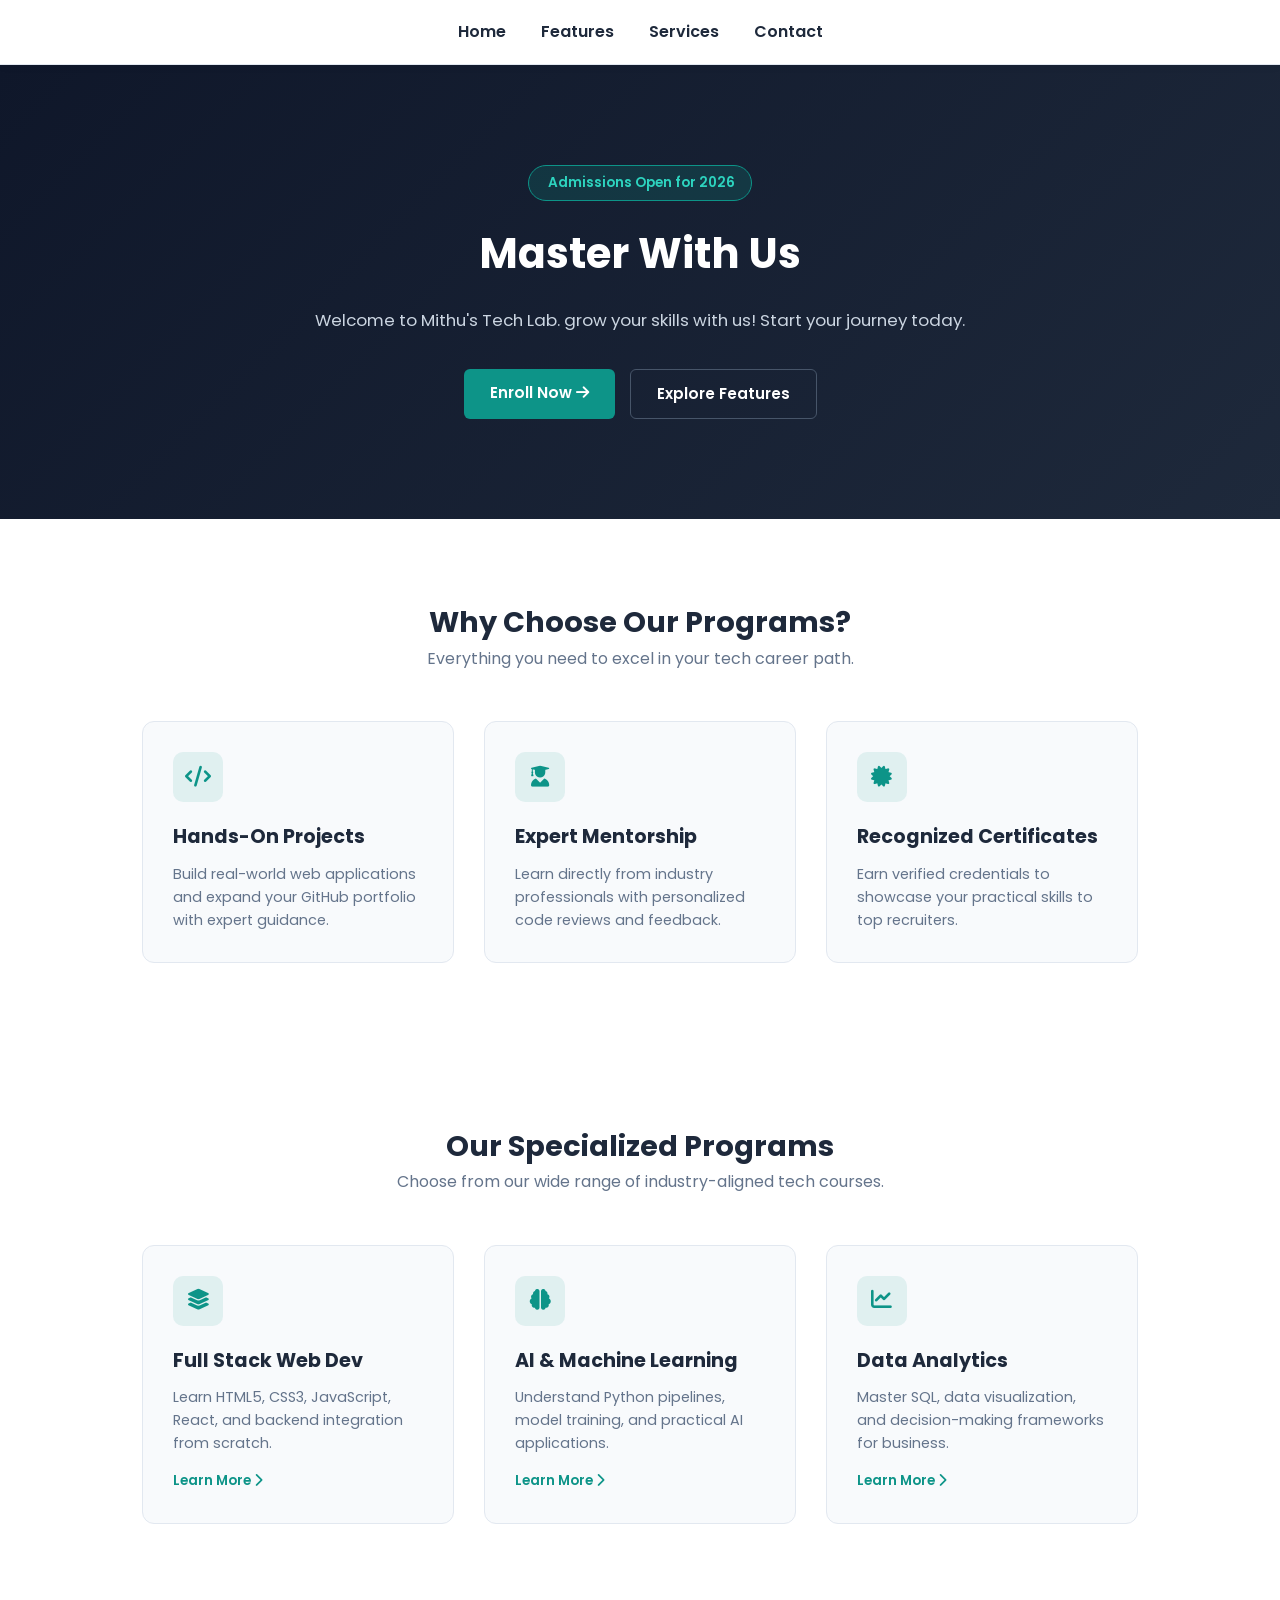
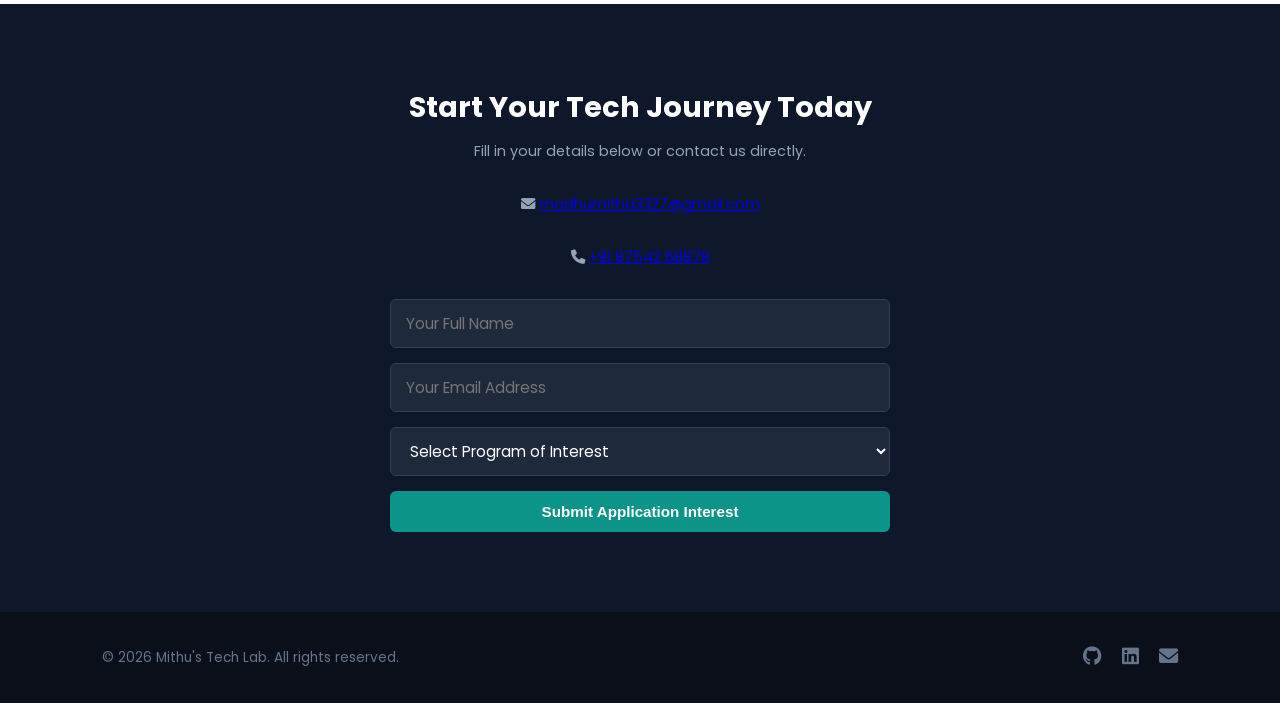
==== WebDev-L1-LandingPage/index.html @ 9b1424f1 "Added Task 1 Landing Page project" ====
<!DOCTYPE html>
<html lang="en">
<head>
    <meta charset="UTF-8">
    <meta name="viewport" content="width=device-width, initial-scale=1.0">
    <title>Mithu's Tech lab</title>
    <link rel="stylesheet" href="style.css">
    <link href="https://fonts.googleapis.com/css2?family=Poppins:wght@400;500;600;700&display=swap" rel="stylesheet">
    <link rel="stylesheet" href="https://cdnjs.cloudflare.com/ajax/libs/font-awesome/6.0.0/css/all.min.css">
</head>
<body>
    <header class="navbar">
        <nav>
            <ul class="nav-links">
                <li><a href="#home">Home</a></li>
                <li><a href="#features">Features</a></li>
                <li><a href="#services">Services</a></li>
                <li><a href="#contact">Contact</a></li>
            </ul>
        </nav>
    </header>
    <section id="home" class="hero-section">
        <div class="hero-container">
            <span class="hero-badge"><i class="fa-solid fa-sparkles"></i> Admissions Open for 2026</span>
            <h1 class="hero-headline">Master With Us</h1>
            <p class="hero-subheadline">Welcome to Mithu's Tech Lab. grow your skills with us! Start your journey today.</p>
            <div class="hero-buttons">
                <a href="#contact" class="btn btn-primary">Enroll Now <i class="fa-solid fa-arrow-right"></i></a>
                <a href="#features" class="btn btn-secondary">Explore Features</a>
            </div>
        </div>
    </section>
    <section id="features" class="features-section">
        <div class="section-header">
            <h2>Why Choose Our Programs?</h2>
            <p>Everything you need to excel in your tech career path.</p>
        </div>
        <div class="features-grid">
            <div class="feature-card">
                <div class="icon-wrapper"><i class="fa-solid fa-code"></i></div>
                <h3>Hands-On Projects</h3>
                <p>Build real-world web applications and expand your GitHub portfolio with expert guidance.</p>
            </div>
            <div class="feature-card">
                <div class="icon-wrapper"><i class="fa-solid fa-user-graduate"></i></div>
                <h3>Expert Mentorship</h3>
                <p>Learn directly from industry professionals with personalized code reviews and feedback.</p>
            </div>
            <div class="feature-card">
                <div class="icon-wrapper"><i class="fa-solid fa-certificate"></i></div>
                <h3>Recognized Certificates</h3>
                <p>Earn verified credentials to showcase your practical skills to top recruiters.</p>
            </div>
        </div>
    </section>
    <section id="services" class="services-section">
        <div class="section-header">
            <h2>Our Specialized Programs</h2>
            <p>Choose from our wide range of industry-aligned tech courses.</p>
        </div>
        <div class="services-grid">
            <div class="service-card">
                <div class="service-icon"><i class="fa-solid fa-layer-group"></i></div>
                <h3>Full Stack Web Dev</h3>
                <p>Learn HTML5, CSS3, JavaScript, React, and backend integration from scratch.</p>
                <a href="#contact" class="service-link">Learn More <i class="fa-solid fa-chevron-right"></i></a>
            </div>
            <div class="service-card">
                <div class="service-icon"><i class="fa-solid fa-brain"></i></div>
                <h3>AI & Machine Learning</h3>
                <p>Understand Python pipelines, model training, and practical AI applications.</p>
                <a href="#contact" class="service-link">Learn More <i class="fa-solid fa-chevron-right"></i></a>
            </div>
            <div class="service-card">
                <div class="service-icon"><i class="fa-solid fa-chart-line"></i></div>
                <h3>Data Analytics</h3>
                <p>Master SQL, data visualization, and decision-making frameworks for business.</p>
                <a href="#contact" class="service-link">Learn More <i class="fa-solid fa-chevron-right"></i></a>
            </div>
        </div>
    </section>
    <section id="contact" class="contact-section">
        <div class="contact-card">
            <h2>Start Your Tech Journey Today</h2>
            <p>Fill in your details below or contact us directly.</p>
            <div class="direct-contact-info">
                <p><i class="fa-solid fa-envelope"></i> <a href="mailto:madhumitha3327@gmail.com">madhumitha3327@gmail.com</a></p>
                <p><i class="fa-solid fa-phone"></i> <a href="tel:+918754268878">+91 87542 68878</a></p>
            </div>
            <form class="contact-form" action="about:blank" target="dummyframe" method="get">
                <div class="input-group">
                    <input type="text" placeholder="Your Full Name" required>
                </div>
                <div class="input-group">
                    <input type="email" placeholder="Your Email Address" required>
                </div>
                <div class="input-group">
                    <select required>
                        <option value="" disabled selected>Select Program of Interest</option>
                        <option>Full Stack Web Development</option>
                        <option>AI & Machine Learning</option>
                        <option>Data Analytics</option>
                    </select>
                </div>
                <button type="submit" class="btn btn-primary submit-btn">Submit Application Interest</button>
                <p class="success-msg">Thank you! Your interest has been submitted successfully.</p>
            </form>
            <iframe name="dummyframe" id="dummyframe" style="display: none;"></iframe>
        </div>
    </section>
    <footer class="footer">
        <div class="footer-content">
            <p>&copy; 2026 Mithu's Tech Lab. All rights reserved.</p>
            <div class="social-links">
                <a href="https://github.com" target="_blank" aria-label="GitHub"><i class="fa-brands fa-github"></i></a>
                <a href="https://linkedin.com" target="_blank" aria-label="LinkedIn"><i class="fa-brands fa-linkedin"></i></a>
                <a href="mailto:madhumitha3327@gmail.com" aria-label="Email"><i class="fa-solid fa-envelope"></i></a>
            </div>
        </div>
    </footer>
</body>
</html>
---- WebDev-L1-LandingPage/style.css ----
* {
    margin: 0;
    padding: 0;
    box-sizing: border-box;
}
html {
    scroll-behavior: smooth;
}
:root {
    --primary-color: #0d9488;    
    --primary-hover: #0f766e;
    --dark-navy: #0f172a;        
    --light-bg: #f8fafc;         
    --text-dark: #1e293b;        
    --text-muted: #64748b;       
    --white: #ffffff;
}
body {
    font-family: 'Poppins', sans-serif;
    color: var(--text-dark);
    line-height: 1.6;
    background-color: var(--white);
}
.navbar {
    position: sticky;
    top: 0;
    z-index: 1000;
    display: flex;
    justify-content: center; 
    align-items: center;
    padding: 1.2rem 8%;
    background-color: var(--white);
    border-bottom: 1px solid #e2e8f0;
    box-shadow: 0 2px 10px rgba(0, 0, 0, 0.03);
}
.nav-links {
    display: flex;
    list-style: none;
    gap: 35px;
}
.nav-links a {
    text-decoration: none;
    color: var(--text-dark);
    font-weight: 600;
    font-size: 1rem;
    transition: color 0.3s ease;
}
.nav-links a:hover {
    color: var(--primary-color);
}
.hero-section {
    background: linear-gradient(135deg, var(--dark-navy) 0%, #1e293b 100%);
    color: var(--white);
    padding: 100px 20px;
    text-align: center;
}
.hero-container {
    max-width: 800px;
    margin: 0 auto;
}
.hero-badge {
    background-color: rgba(13, 148, 136, 0.2);
    color: #2dd4bf;
    padding: 6px 16px;
    border-radius: 20px;
    font-size: 0.85rem;
    font-weight: 600;
    border: 1px solid var(--primary-color);
    display: inline-block;
}
.hero-headline {
    font-size: 2.6rem;
    font-weight: 700;
    margin: 20px 0;
}
.hero-subheadline {
    font-size: 1.05rem;
    color: #cbd5e1;
    margin-bottom: 35px;
}
.hero-buttons {
    display: flex;
    justify-content: center;
    gap: 15px;
    flex-wrap: wrap;
}
.btn {
    padding: 12px 26px;
    border-radius: 6px;
    font-weight: 600;
    text-decoration: none;
    display: inline-block;
    transition: all 0.3s ease;
    font-size: 0.95rem;
}
.btn-primary {
    background-color: var(--primary-color);
    color: var(--white);
    border: none;
}
.btn-primary:hover {
    background-color: var(--primary-hover);
}
.btn-secondary {
    border: 1px solid #475569;
    color: var(--white);
}
.btn-secondary:hover {
    background-color: rgba(255, 255, 255, 0.1);
    border-color: var(--white);
}
.features-section, .services-section {
    padding: 80px 8%;
    max-width: 1200px;
    margin: 0 auto;
}
.section-header {
    text-align: center;
    margin-bottom: 50px;
}
.section-header h2 {
    font-size: 1.8rem;
    color: var(--text-dark);
}
.section-header p {
    color: var(--text-muted);
}
.features-grid, .services-grid {
    display: grid;
    grid-template-columns: repeat(auto-fit, minmax(280px, 1fr));
    gap: 30px;
}
.feature-card, .service-card {
    background-color: var(--light-bg);
    padding: 30px;
    border-radius: 12px;
    border: 1px solid #e2e8f0;
    transition: transform 0.3s ease, box-shadow 0.3s ease;
}
.feature-card:hover, .service-card:hover {
    transform: translateY(-5px);
    box-shadow: 0 10px 20px rgba(0, 0, 0, 0.05);
}
.icon-wrapper, .service-icon {
    width: 50px;
    height: 50px;
    background-color: rgba(13, 148, 136, 0.1);
    color: var(--primary-color);
    border-radius: 10px;
    display: flex;
    align-items: center;
    justify-content: center;
    font-size: 1.3rem;
    margin-bottom: 20px;
}
.feature-card h3, .service-card h3 {
    font-size: 1.2rem;
    margin-bottom: 10px;
}
.feature-card p, .service-card p {
    color: var(--text-muted);
    font-size: 0.9rem;
}
.service-link {
    display: inline-block;
    margin-top: 15px;
    color: var(--primary-color);
    text-decoration: none;
    font-weight: 600;
    font-size: 0.85rem;
    transition: gap 0.3s ease;
}
.service-link:hover {
    color: var(--primary-hover);
}
.contact-section {
    background-color: var(--dark-navy);
    padding: 80px 20px;
    color: var(--white);
    text-align: center;
}
.contact-card {
    max-width: 500px;
    margin: 0 auto;
}
.contact-card h2 {
    font-size: 1.8rem;
    margin-bottom: 10px;
}
.contact-card p {
    color: #94a3b8;
    margin-bottom: 30px;
    font-size: 0.9rem;
}
.contact-form {
    display: flex;
    flex-direction: column;
    gap: 15px;
}
.input-group input, .input-group select {
    width: 100%;
    padding: 12px 15px;
    border-radius: 6px;
    border: 1px solid #334155;
    background-color: #1e293b;
    color: var(--white);
    font-size: 0.95rem;
    font-family: inherit;
}
.submit-btn {
    width: 100%;
    cursor: pointer;
}
.success-msg {
    display: none;
    color: #2dd4bf;
    background: rgba(13, 148, 136, 0.2);
    padding: 10px;
    border-radius: 6px;
    font-size: 0.9rem;
    border: 1px solid var(--primary-color);
    margin-top: 10px;
}
.contact-form:focus-within:valid .success-msg {
    display: block;
}
.footer {
    background-color: #0b0f19;
    color: var(--text-muted);
    padding: 30px 8%;
    font-size: 0.85rem;
}
.footer-content {
    display: flex;
    justify-content: space-between;
    align-items: center;
    flex-wrap: wrap;
    gap: 15px;
    max-width: 1200px;
    margin: 0 auto;
}
.social-links {
    display: flex;
    gap: 20px;
}
.social-links a {
    color: var(--text-muted);
    font-size: 1.2rem;
    transition: color 0.3s;
}
.social-links a:hover {
    color: var(--primary-color);
}
@media (max-width: 768px) {
    .nav-links {
        gap: 20px;
    }
    .hero-headline {
        font-size: 1.8rem;
    }
    .footer-content {
        flex-direction: column;
        text-align: center;
    }
}
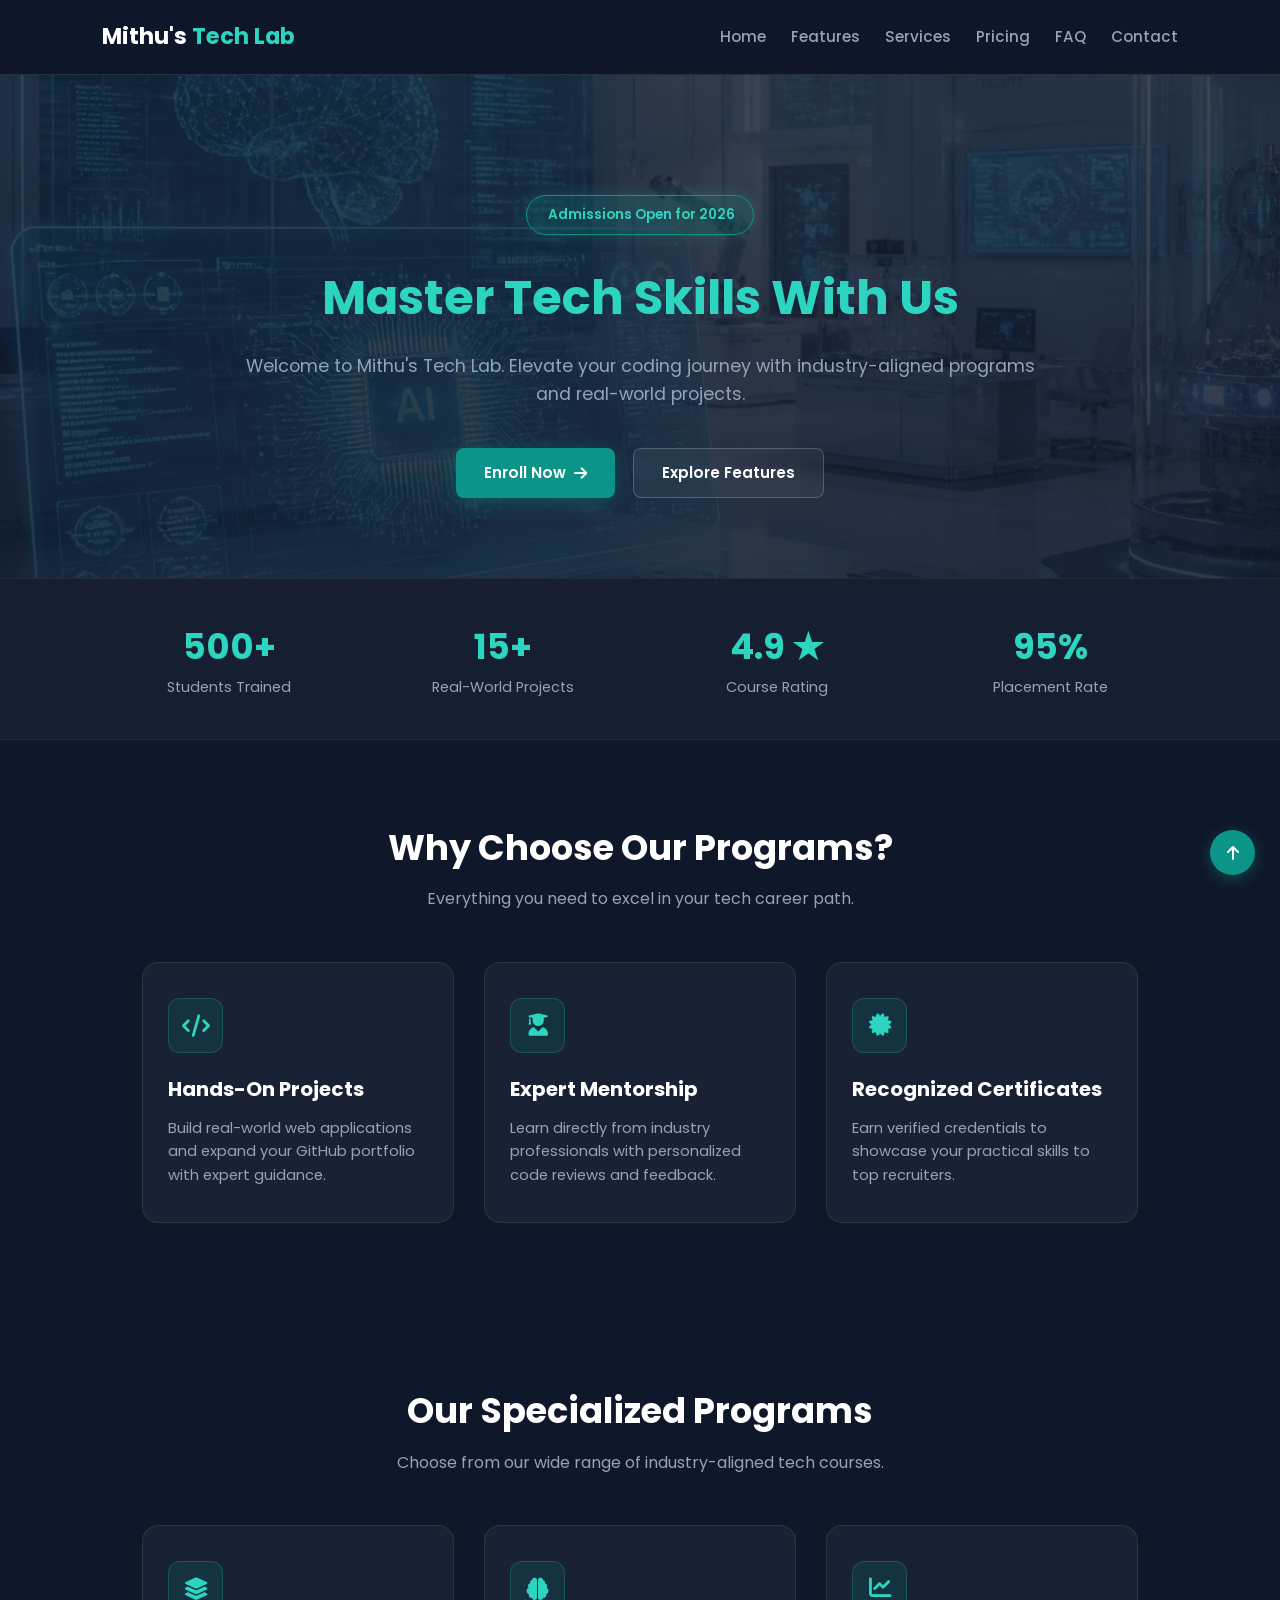
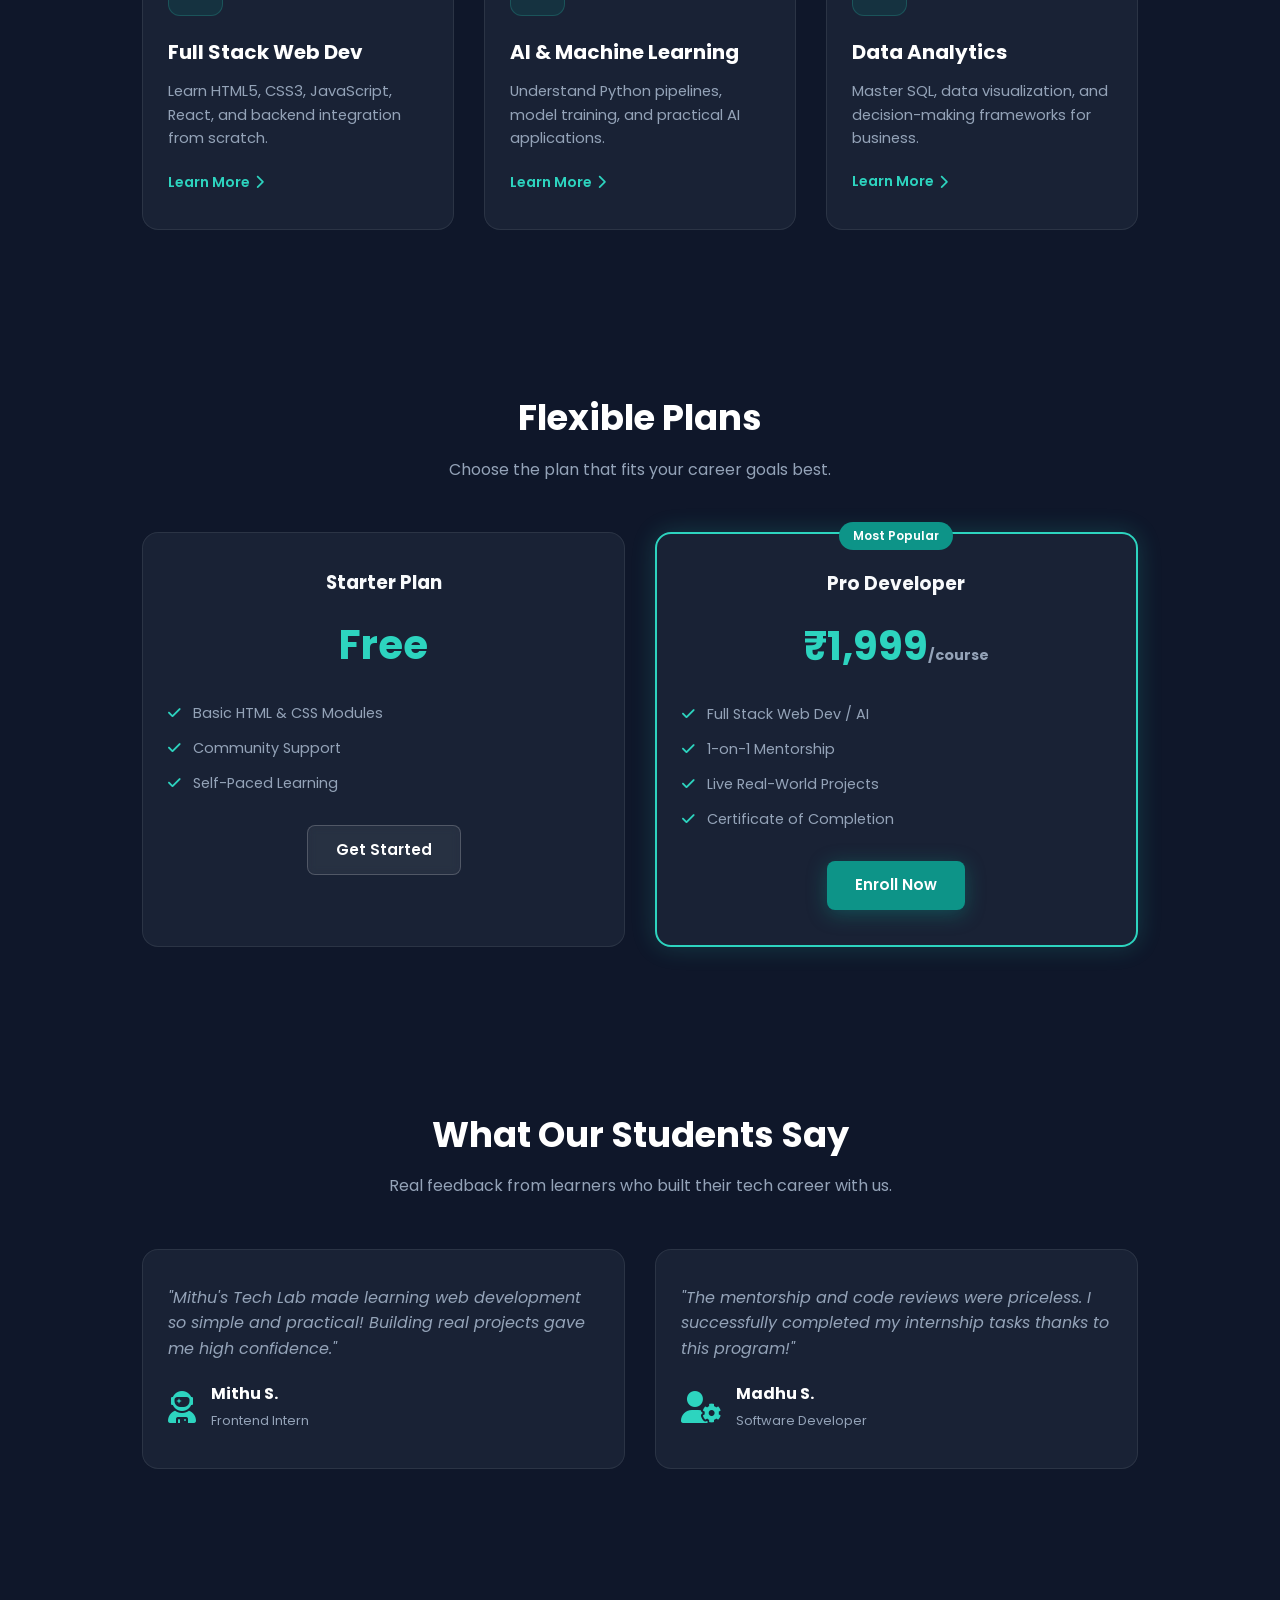
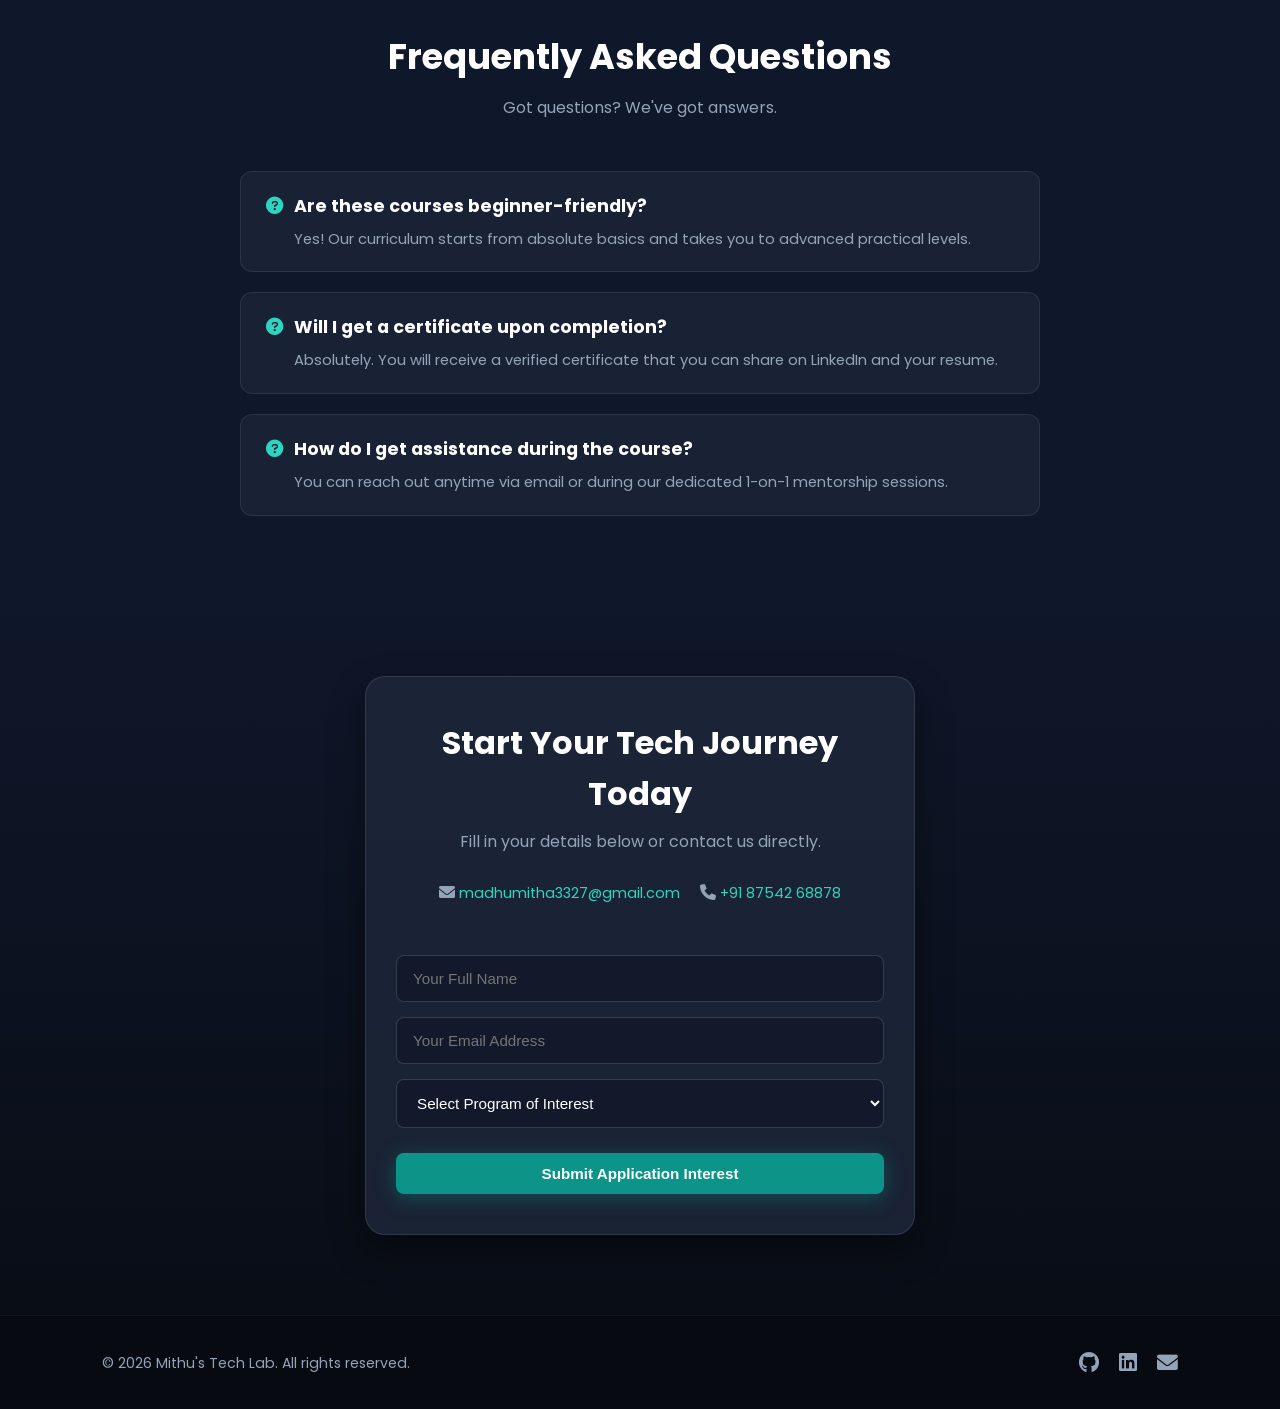
==== commit 73618cc1: "Initial commit with organized folder structure" ====
--- a/WebDev-L1-LandingPage/index.html
+++ b/WebDev-L1-LandingPage/index.html
@@ -3,18 +3,21 @@
 <head>
     <meta charset="UTF-8">
     <meta name="viewport" content="width=device-width, initial-scale=1.0">
-    <title>Mithu's Tech lab</title>
+    <title>Mithu's Tech Lab</title>
     <link rel="stylesheet" href="style.css">
-    <link href="https://fonts.googleapis.com/css2?family=Poppins:wght@400;500;600;700&display=swap" rel="stylesheet">
+    <link href="https://fonts.googleapis.com/css2?family=Poppins:wght@300;400;500;600;700&display=swap" rel="stylesheet">
     <link rel="stylesheet" href="https://cdnjs.cloudflare.com/ajax/libs/font-awesome/6.0.0/css/all.min.css">
 </head>
 <body>
     <header class="navbar">
+        <div class="logo">Mithu's <span>Tech Lab</span></div>
         <nav>
             <ul class="nav-links">
                 <li><a href="#home">Home</a></li>
                 <li><a href="#features">Features</a></li>
                 <li><a href="#services">Services</a></li>
+                <li><a href="#pricing">Pricing</a></li>
+                <li><a href="#faq">FAQ</a></li>
                 <li><a href="#contact">Contact</a></li>
             </ul>
         </nav>
@@ -22,11 +25,31 @@
     <section id="home" class="hero-section">
         <div class="hero-container">
             <span class="hero-badge"><i class="fa-solid fa-sparkles"></i> Admissions Open for 2026</span>
-            <h1 class="hero-headline">Master With Us</h1>
-            <p class="hero-subheadline">Welcome to Mithu's Tech Lab. grow your skills with us! Start your journey today.</p>
+            <h1 class="hero-headline">Master Tech Skills With Us</h1>
+            <p class="hero-subheadline">Welcome to Mithu's Tech Lab. Elevate your coding journey with industry-aligned programs and real-world projects.</p>
             <div class="hero-buttons">
                 <a href="#contact" class="btn btn-primary">Enroll Now <i class="fa-solid fa-arrow-right"></i></a>
                 <a href="#features" class="btn btn-secondary">Explore Features</a>
+            </div>
+        </div>
+    </section>
+    <section class="stats-section">
+        <div class="stats-grid">
+            <div class="stat-card">
+                <h2>500+</h2>
+                <p>Students Trained</p>
+            </div>
+            <div class="stat-card">
+                <h2>15+</h2>
+                <p>Real-World Projects</p>
+            </div>
+            <div class="stat-card">
+                <h2>4.9 ★</h2>
+                <p>Course Rating</p>
+            </div>
+            <div class="stat-card">
+                <h2>95%</h2>
+                <p>Placement Rate</p>
             </div>
         </div>
     </section>
@@ -79,10 +102,88 @@
             </div>
         </div>
     </section>
+    <section id="pricing" class="pricing-section">
+        <div class="section-header">
+            <h2>Flexible Plans</h2>
+            <p>Choose the plan that fits your career goals best.</p>
+        </div>
+        <div class="pricing-grid">
+            <div class="pricing-card">
+                <h3>Starter Plan</h3>
+                <div class="price">Free</div>
+                <ul class="plan-features">
+                    <li><i class="fa-solid fa-check"></i> Basic HTML & CSS Modules</li>
+                    <li><i class="fa-solid fa-check"></i> Community Support</li>
+                    <li><i class="fa-solid fa-check"></i> Self-Paced Learning</li>
+                </ul>
+                <a href="#contact" class="btn btn-secondary">Get Started</a>
+            </div>
+            <div class="pricing-card featured">
+                <span class="popular-tag">Most Popular</span>
+                <h3>Pro Developer</h3>
+                <div class="price">₹1,999<span>/course</span></div>
+                <ul class="plan-features">
+                    <li><i class="fa-solid fa-check"></i> Full Stack Web Dev / AI</li>
+                    <li><i class="fa-solid fa-check"></i> 1-on-1 Mentorship</li>
+                    <li><i class="fa-solid fa-check"></i> Live Real-World Projects</li>
+                    <li><i class="fa-solid fa-check"></i> Certificate of Completion</li>
+                </ul>
+                <a href="#contact" class="btn btn-primary">Enroll Now</a>
+            </div>
+        </div>
+    </section>
+    <section class="testimonials-section">
+        <div class="section-header">
+            <h2>What Our Students Say</h2>
+            <p>Real feedback from learners who built their tech career with us.</p>
+        </div>
+        <div class="testimonials-grid">
+            <div class="testimonial-card">
+                <p>"Mithu's Tech Lab made learning web development so simple and practical! Building real projects gave me high confidence."</p>
+                <div class="user-info">
+                    <i class="fa-solid fa-user-astronaut"></i>
+                    <div>
+                        <h4>Mithu S.</h4>
+                        <span>Frontend Intern</span>
+                    </div>
+                </div>
+            </div>
+            <div class="testimonial-card">
+                <p>"The mentorship and code reviews were priceless. I successfully completed my internship tasks thanks to this program!"</p>
+                <div class="user-info">
+                    <i class="fa-solid fa-user-gear"></i>
+                    <div>
+                        <h4>Madhu S.</h4>
+                        <span>Software Developer</span>
+                    </div>
+                </div>
+            </div>
+        </div>
+    </section>
+    <section id="faq" class="faq-section">
+        <div class="section-header">
+            <h2>Frequently Asked Questions</h2>
+            <p>Got questions? We've got answers.</p>
+        </div>
+        <div class="faq-container">
+            <div class="faq-item">
+                <h3><i class="fa-solid fa-circle-question"></i> Are these courses beginner-friendly?</h3>
+                <p>Yes! Our curriculum starts from absolute basics and takes you to advanced practical levels.</p>
+            </div>
+            <div class="faq-item">
+                <h3><i class="fa-solid fa-circle-question"></i> Will I get a certificate upon completion?</h3>
+                <p>Absolutely. You will receive a verified certificate that you can share on LinkedIn and your resume.</p>
+            </div>
+            <div class="faq-item">
+                <h3><i class="fa-solid fa-circle-question"></i> How do I get assistance during the course?</h3>
+                <p>You can reach out anytime via email or during our dedicated 1-on-1 mentorship sessions.</p>
+            </div>
+        </div>
+    </section>
     <section id="contact" class="contact-section">
         <div class="contact-card">
             <h2>Start Your Tech Journey Today</h2>
-            <p>Fill in your details below or contact us directly.</p>
+            <p>Fill in your details below or contact us directly.</p>          
             <div class="direct-contact-info">
                 <p><i class="fa-solid fa-envelope"></i> <a href="mailto:madhumitha3327@gmail.com">madhumitha3327@gmail.com</a></p>
                 <p><i class="fa-solid fa-phone"></i> <a href="tel:+918754268878">+91 87542 68878</a></p>
@@ -103,7 +204,6 @@
                     </select>
                 </div>
                 <button type="submit" class="btn btn-primary submit-btn">Submit Application Interest</button>
-                <p class="success-msg">Thank you! Your interest has been submitted successfully.</p>
             </form>
             <iframe name="dummyframe" id="dummyframe" style="display: none;"></iframe>
         </div>
@@ -118,5 +218,6 @@
             </div>
         </div>
     </footer>
+    <a href="#home" class="back-to-top" aria-label="Back to top"><i class="fa-solid fa-arrow-up"></i></a>
 </body>
 </html>
--- a/WebDev-L1-LandingPage/style.css
+++ b/WebDev-L1-LandingPage/style.css
@@ -7,51 +7,61 @@
     scroll-behavior: smooth;
 }
 :root {
-    --primary-color: #0d9488;    
+    --primary-color: #0d9488;
     --primary-hover: #0f766e;
-    --dark-navy: #0f172a;        
-    --light-bg: #f8fafc;         
-    --text-dark: #1e293b;        
-    --text-muted: #64748b;       
+    --accent-glow: #2dd4bf;
+    --dark-bg: #0f172a;
+    --card-bg: #1e293b;
+    --text-light: #f8fafc;
+    --text-muted: #94a3b8;
     --white: #ffffff;
 }
 body {
     font-family: 'Poppins', sans-serif;
-    color: var(--text-dark);
+    background-color: var(--dark-bg);
+    color: var(--text-light);
     line-height: 1.6;
-    background-color: var(--white);
 }
 .navbar {
     position: sticky;
     top: 0;
     z-index: 1000;
     display: flex;
-    justify-content: center; 
+    justify-content: space-between;
     align-items: center;
     padding: 1.2rem 8%;
-    background-color: var(--white);
-    border-bottom: 1px solid #e2e8f0;
-    box-shadow: 0 2px 10px rgba(0, 0, 0, 0.03);
+    background: rgba(15, 23, 42, 0.85);
+    backdrop-filter: blur(12px);
+    border-bottom: 1px solid rgba(255, 255, 255, 0.1);
+}
+.logo {
+    font-size: 1.4rem;
+    font-weight: 700;
+    color: var(--white);
+}
+.logo span {
+    color: var(--accent-glow);
 }
 .nav-links {
     display: flex;
     list-style: none;
-    gap: 35px;
+    gap: 25px;
 }
 .nav-links a {
     text-decoration: none;
-    color: var(--text-dark);
-    font-weight: 600;
-    font-size: 1rem;
-    transition: color 0.3s ease;
+    color: var(--text-muted);
+    font-weight: 500;
+    font-size: 0.95rem;
+    transition: all 0.3s ease;
 }
 .nav-links a:hover {
-    color: var(--primary-color);
+    color: var(--accent-glow);
 }
 .hero-section {
-    background: linear-gradient(135deg, var(--dark-navy) 0%, #1e293b 100%);
-    color: var(--white);
-    padding: 100px 20px;
+    background: linear-gradient(rgba(15, 23, 42, 0.8), rgba(15, 23, 42, 0.85)), url('hero-bg.jpg');
+    background-size: cover;
+    background-position: center;
+    padding: 120px 20px 80px;
     text-align: center;
 }
 .hero-container {
@@ -59,37 +69,41 @@
     margin: 0 auto;
 }
 .hero-badge {
-    background-color: rgba(13, 148, 136, 0.2);
-    color: #2dd4bf;
-    padding: 6px 16px;
-    border-radius: 20px;
+    background: rgba(13, 148, 136, 0.2);
+    color: var(--accent-glow);
+    padding: 8px 18px;
+    border-radius: 30px;
     font-size: 0.85rem;
     font-weight: 600;
     border: 1px solid var(--primary-color);
     display: inline-block;
+    box-shadow: 0 0 15px rgba(45, 212, 191, 0.2);
 }
 .hero-headline {
-    font-size: 2.6rem;
+    font-size: 3rem;
     font-weight: 700;
-    margin: 20px 0;
+    margin: 25px 0 15px;
+    color: var(--accent-glow);
 }
 .hero-subheadline {
-    font-size: 1.05rem;
-    color: #cbd5e1;
-    margin-bottom: 35px;
+    font-size: 1.1rem;
+    color: var(--text-muted);
+    margin-bottom: 40px;
 }
 .hero-buttons {
     display: flex;
     justify-content: center;
-    gap: 15px;
+    gap: 18px;
     flex-wrap: wrap;
 }
 .btn {
-    padding: 12px 26px;
-    border-radius: 6px;
+    padding: 12px 28px;
+    border-radius: 8px;
     font-weight: 600;
     text-decoration: none;
-    display: inline-block;
+    display: inline-flex;
+    align-items: center;
+    gap: 8px;
     transition: all 0.3s ease;
     font-size: 0.95rem;
 }
@@ -97,19 +111,47 @@
     background-color: var(--primary-color);
     color: var(--white);
     border: none;
+    box-shadow: 0 4px 20px rgba(13, 148, 136, 0.4);
 }
 .btn-primary:hover {
     background-color: var(--primary-hover);
+    transform: translateY(-3px);
+    box-shadow: 0 8px 25px rgba(13, 148, 136, 0.6);
 }
 .btn-secondary {
-    border: 1px solid #475569;
-    color: var(--white);
+    background: rgba(255, 255, 255, 0.05);
+    border: 1px solid rgba(255, 255, 255, 0.2);
+    color: var(--white);
+    backdrop-filter: blur(5px);
 }
 .btn-secondary:hover {
-    background-color: rgba(255, 255, 255, 0.1);
-    border-color: var(--white);
-}
-.features-section, .services-section {
+    background: rgba(255, 255, 255, 0.15);
+    border-color: var(--accent-glow);
+    transform: translateY(-3px);
+}
+.stats-section {
+    padding: 40px 8%;
+    background: rgba(30, 41, 59, 0.5);
+    border-top: 1px solid rgba(255, 255, 255, 0.05);
+    border-bottom: 1px solid rgba(255, 255, 255, 0.05);
+}
+.stats-grid {
+    display: grid;
+    grid-template-columns: repeat(auto-fit, minmax(180px, 1fr));
+    gap: 20px;
+    max-width: 1200px;
+    margin: 0 auto;
+    text-align: center;
+}
+.stat-card h2 {
+    font-size: 2.2rem;
+    color: var(--accent-glow);
+}
+.stat-card p {
+    color: var(--text-muted);
+    font-size: 0.9rem;
+}
+.features-section, .services-section, .pricing-section, .testimonials-section, .faq-section {
     padding: 80px 8%;
     max-width: 1200px;
     margin: 0 auto;
@@ -119,77 +161,195 @@
     margin-bottom: 50px;
 }
 .section-header h2 {
-    font-size: 1.8rem;
-    color: var(--text-dark);
+    font-size: 2.2rem;
+    color: var(--white);
+    margin-bottom: 10px;
 }
 .section-header p {
     color: var(--text-muted);
 }
-.features-grid, .services-grid {
+.features-grid, .services-grid, .pricing-grid, .testimonials-grid {
     display: grid;
     grid-template-columns: repeat(auto-fit, minmax(280px, 1fr));
     gap: 30px;
 }
-.feature-card, .service-card {
-    background-color: var(--light-bg);
-    padding: 30px;
+.feature-card, .service-card, .pricing-card, .testimonial-card {
+    background: rgba(30, 41, 59, 0.7);
+    border: 1px solid rgba(255, 255, 255, 0.08);
+    padding: 35px 25px;
+    border-radius: 16px;
+    backdrop-filter: blur(10px);
+    transition: all 0.3s ease;
+}
+.feature-card:hover, .service-card:hover, .pricing-card:hover, .testimonial-card:hover {
+    transform: translateY(-8px);
+    border-color: var(--primary-color);
+    box-shadow: 0 10px 30px rgba(13, 148, 136, 0.25);
+}
+.icon-wrapper, .service-icon {
+    width: 55px;
+    height: 55px;
+    background: rgba(13, 148, 136, 0.15);
+    color: var(--accent-glow);
     border-radius: 12px;
-    border: 1px solid #e2e8f0;
-    transition: transform 0.3s ease, box-shadow 0.3s ease;
-}
-.feature-card:hover, .service-card:hover {
-    transform: translateY(-5px);
-    box-shadow: 0 10px 20px rgba(0, 0, 0, 0.05);
-}
-.icon-wrapper, .service-icon {
-    width: 50px;
-    height: 50px;
-    background-color: rgba(13, 148, 136, 0.1);
-    color: var(--primary-color);
-    border-radius: 10px;
     display: flex;
     align-items: center;
     justify-content: center;
-    font-size: 1.3rem;
+    font-size: 1.4rem;
     margin-bottom: 20px;
+    border: 1px solid rgba(45, 212, 191, 0.2);
 }
 .feature-card h3, .service-card h3 {
-    font-size: 1.2rem;
-    margin-bottom: 10px;
+    font-size: 1.25rem;
+    margin-bottom: 12px;
+    color: var(--white);
 }
 .feature-card p, .service-card p {
     color: var(--text-muted);
-    font-size: 0.9rem;
+    font-size: 0.92rem;
 }
 .service-link {
-    display: inline-block;
-    margin-top: 15px;
-    color: var(--primary-color);
+    display: inline-flex;
+    align-items: center;
+    gap: 5px;
+    margin-top: 20px;
+    color: var(--accent-glow);
     text-decoration: none;
     font-weight: 600;
-    font-size: 0.85rem;
+    font-size: 0.88rem;
     transition: gap 0.3s ease;
 }
 .service-link:hover {
-    color: var(--primary-hover);
+    gap: 10px;
+}
+.pricing-card {
+    position: relative;
+    text-align: center;
+}
+.pricing-card.featured {
+    border: 2px solid var(--accent-glow);
+    box-shadow: 0 0 25px rgba(45, 212, 191, 0.2);
+}
+.popular-tag {
+    position: absolute;
+    top: -12px;
+    left: 50%;
+    transform: translateX(-50%);
+    background: var(--primary-color);
+    color: var(--white);
+    padding: 4px 14px;
+    font-size: 0.75rem;
+    border-radius: 20px;
+    font-weight: 600;
+}
+.pricing-card .price {
+    font-size: 2.5rem;
+    font-weight: 700;
+    color: var(--accent-glow);
+    margin: 15px 0 25px;
+}
+.pricing-card .price span {
+    font-size: 0.9rem;
+    color: var(--text-muted);
+}
+.plan-features {
+    list-style: none;
+    margin-bottom: 30px;
+    text-align: left;
+}
+.plan-features li {
+    margin-bottom: 12px;
+    color: var(--text-muted);
+    font-size: 0.9rem;
+}
+.plan-features li i {
+    color: var(--accent-glow);
+    margin-right: 8px;
+}
+.testimonial-card p {
+    font-style: italic;
+    color: var(--text-muted);
+    margin-bottom: 20px;
+}
+.user-info {
+    display: flex;
+    align-items: center;
+    gap: 15px;
+}
+.user-info i {
+    font-size: 2rem;
+    color: var(--accent-glow);
+}
+.user-info h4 {
+    color: var(--white);
+    font-size: 1rem;
+}
+.user-info span {
+    font-size: 0.8rem;
+    color: var(--text-muted);
+}
+.faq-container {
+    max-width: 800px;
+    margin: 0 auto;
+    display: flex;
+    flex-direction: column;
+    gap: 20px;
+}
+.faq-item {
+    background: rgba(30, 41, 59, 0.7);
+    padding: 20px 25px;
+    border-radius: 12px;
+    border: 1px solid rgba(255, 255, 255, 0.08);
+}
+.faq-item h3 {
+    font-size: 1.1rem;
+    color: var(--white);
+    margin-bottom: 8px;
+    display: flex;
+    align-items: center;
+    gap: 10px;
+}
+.faq-item h3 i {
+    color: var(--accent-glow);
+}
+.faq-item p {
+    color: var(--text-muted);
+    font-size: 0.92rem;
+    padding-left: 28px;
 }
 .contact-section {
-    background-color: var(--dark-navy);
     padding: 80px 20px;
-    color: var(--white);
+    background: linear-gradient(180deg, var(--dark-bg) 0%, #090d16 100%);
+}
+.contact-card {
+    max-width: 550px;
+    margin: 0 auto;
+    background: rgba(30, 41, 59, 0.8);
+    padding: 40px 30px;
+    border-radius: 20px;
+    border: 1px solid rgba(255, 255, 255, 0.1);
+    box-shadow: 0 15px 35px rgba(0, 0, 0, 0.4);
     text-align: center;
 }
-.contact-card {
-    max-width: 500px;
-    margin: 0 auto;
-}
 .contact-card h2 {
-    font-size: 1.8rem;
+    font-size: 2rem;
     margin-bottom: 10px;
+    color: var(--white);
 }
 .contact-card p {
-    color: #94a3b8;
-    margin-bottom: 30px;
+    color: var(--text-muted);
+    margin-bottom: 25px;
+}
+.direct-contact-info {
+    display: flex;
+    justify-content: center;
+    gap: 20px;
+    flex-wrap: wrap;
+    margin-bottom: 25px;
+}
+.direct-contact-info a {
+    color: var(--accent-glow);
+    text-decoration: none;
     font-size: 0.9rem;
 }
 .contact-form {
@@ -199,36 +359,27 @@
 }
 .input-group input, .input-group select {
     width: 100%;
-    padding: 12px 15px;
-    border-radius: 6px;
-    border: 1px solid #334155;
-    background-color: #1e293b;
+    padding: 14px 16px;
+    border-radius: 8px;
+    border: 1px solid rgba(255, 255, 255, 0.15);
+    background-color: rgba(15, 23, 42, 0.8);
     color: var(--white);
     font-size: 0.95rem;
-    font-family: inherit;
+    outline: none;
+}
+.input-group input:focus, .input-group select:focus {
+    border-color: var(--accent-glow);
 }
 .submit-btn {
     width: 100%;
+    justify-content: center;
     cursor: pointer;
-}
-.success-msg {
-    display: none;
-    color: #2dd4bf;
-    background: rgba(13, 148, 136, 0.2);
-    padding: 10px;
-    border-radius: 6px;
-    font-size: 0.9rem;
-    border: 1px solid var(--primary-color);
     margin-top: 10px;
 }
-.contact-form:focus-within:valid .success-msg {
-    display: block;
-}
 .footer {
-    background-color: #0b0f19;
-    color: var(--text-muted);
+    background-color: #070a10;
+    border-top: 1px solid rgba(255, 255, 255, 0.05);
     padding: 30px 8%;
-    font-size: 0.85rem;
 }
 .footer-content {
     display: flex;
@@ -238,6 +389,8 @@
     gap: 15px;
     max-width: 1200px;
     margin: 0 auto;
+    color: var(--text-muted);
+    font-size: 0.88rem;
 }
 .social-links {
     display: flex;
@@ -245,18 +398,40 @@
 }
 .social-links a {
     color: var(--text-muted);
-    font-size: 1.2rem;
+    font-size: 1.3rem;
     transition: color 0.3s;
 }
 .social-links a:hover {
-    color: var(--primary-color);
+    color: var(--accent-glow);
+}
+.back-to-top {
+    position: fixed;
+    bottom: 25px;
+    right: 25px;
+    background: var(--primary-color);
+    color: var(--white);
+    width: 45px;
+    height: 45px;
+    border-radius: 50%;
+    display: flex;
+    align-items: center;
+    justify-content: center;
+    text-decoration: none;
+    box-shadow: 0 4px 15px rgba(13, 148, 136, 0.4);
+    transition: all 0.3s;
+}
+.back-to-top:hover {
+    background: var(--accent-glow);
+    color: var(--dark-bg);
+    transform: translateY(-5px);
 }
 @media (max-width: 768px) {
-    .nav-links {
-        gap: 20px;
+    .navbar {
+        flex-direction: column;
+        gap: 15px;
     }
     .hero-headline {
-        font-size: 1.8rem;
+        font-size: 2.2rem;
     }
     .footer-content {
         flex-direction: column;
